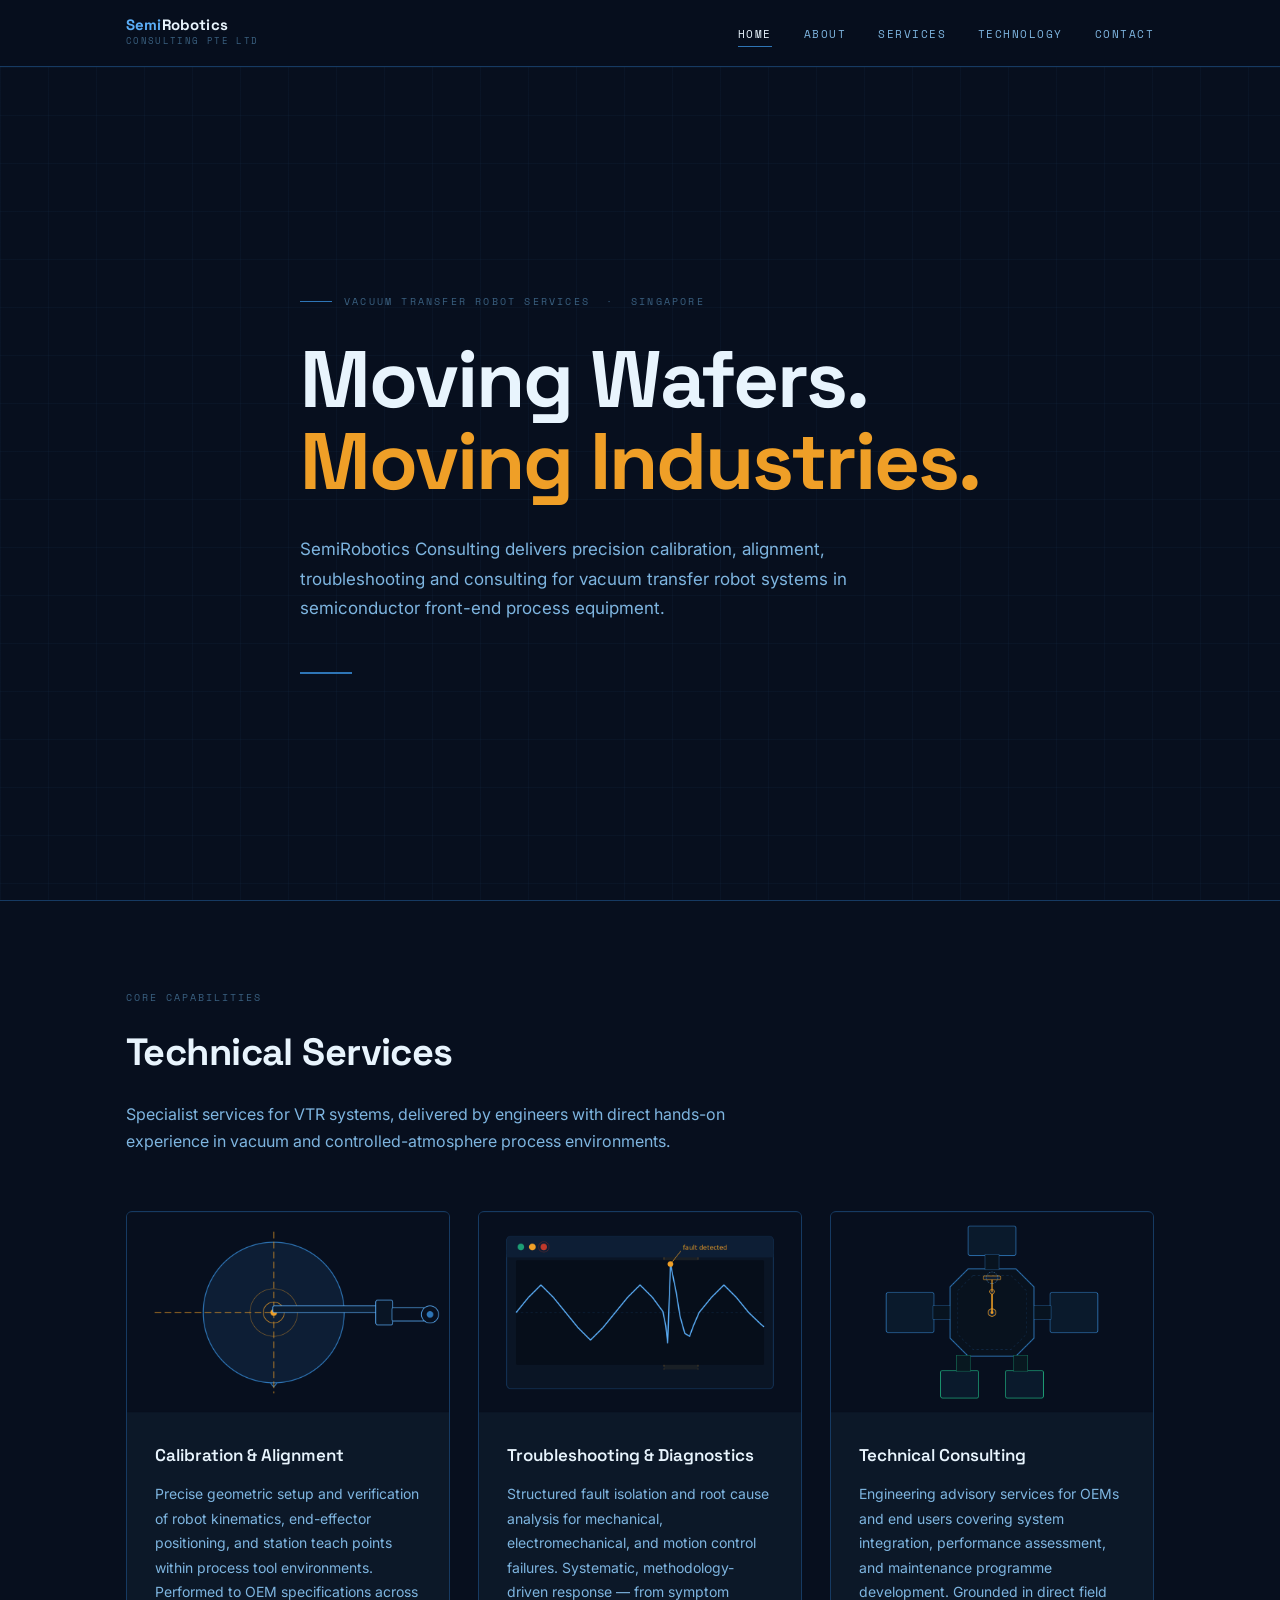
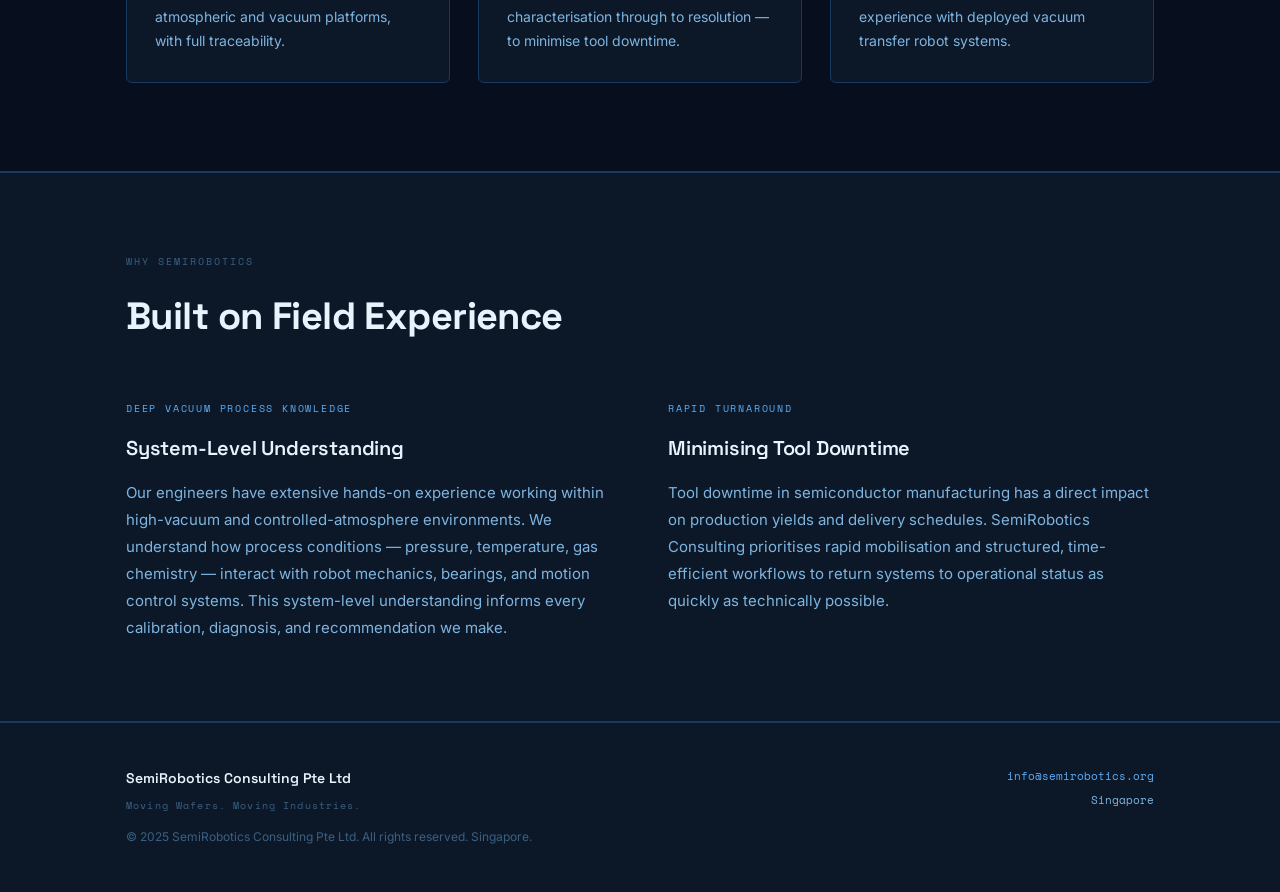
==== index.html @ b336b41d "Initial site upload" ====
<!DOCTYPE html>
<html lang="en">
<head>
  <meta charset="UTF-8">
  <meta name="viewport" content="width=device-width, initial-scale=1.0">
  <title>SemiRobotics Consulting — Vacuum Transfer Robot Services</title>
  <link rel="preconnect" href="https://fonts.googleapis.com">
  <link rel="preconnect" href="https://fonts.gstatic.com" crossorigin>
  <link href="https://fonts.googleapis.com/css2?family=Space+Grotesk:wght@400;500;600;700&family=Inter:wght@400;500&family=Space+Mono&display=swap" rel="stylesheet">
  <link rel="stylesheet" href="css/style.css">
</head>
<body>

<nav>
  <div class="nav-inner">
    <a href="index.html" class="nav-logo" style="text-decoration:none">
      <span class="nav-logo-name"><span>Semi</span>Robotics</span>
      <span class="nav-logo-sub">Consulting Pte Ltd</span>
    </a>
    <ul class="nav-links" id="navLinks">
      <li><a href="index.html" class="active">Home</a></li>
      <li><a href="about.html">About</a></li>
      <li><a href="services.html">Services</a></li>
      <li><a href="technology.html">Technology</a></li>
      <li><a href="contact.html">Contact</a></li>
    </ul>
    <button class="nav-toggle" onclick="document.getElementById('navLinks').classList.toggle('open')" aria-label="Menu">
      <span></span><span></span><span></span>
    </button>
  </div>
</nav>

<!-- HERO -->
<section class="hero">
  <div class="hero-inner">
    <p class="hero-eyebrow">Vacuum Transfer Robot Services &nbsp;·&nbsp; Singapore</p>
    <h1 class="hero-title">
      Moving Wafers.<br>
      <span class="line2">Moving Industries.</span>
    </h1>
    <p class="hero-sub">SemiRobotics Consulting delivers precision calibration, alignment, troubleshooting and consulting for vacuum transfer robot systems in semiconductor front-end process equipment.</p>
    <div class="hero-rule"></div>
  </div>
</section>

<!-- CAPABILITIES -->
<section>
  <div class="wrap">
    <p class="sec-eyebrow">Core Capabilities</p>
    <h2 class="sec-title">Technical Services</h2>
    <p class="sec-sub">Specialist services for VTR systems, delivered by engineers with direct hands-on experience in vacuum and controlled-atmosphere process environments.</p>
    <div class="cap-grid">
      <div class="cap-card">
        <img src="images/cal.png" alt="Calibration and Alignment">
        <div class="cap-body">
          <h3 class="cap-title">Calibration &amp; Alignment</h3>
          <p class="cap-text">Precise geometric setup and verification of robot kinematics, end-effector positioning, and station teach points within process tool environments. Performed to OEM specifications across atmospheric and vacuum platforms, with full traceability.</p>
        </div>
      </div>
      <div class="cap-card">
        <img src="images/diag.png" alt="Troubleshooting and Diagnostics">
        <div class="cap-body">
          <h3 class="cap-title">Troubleshooting &amp; Diagnostics</h3>
          <p class="cap-text">Structured fault isolation and root cause analysis for mechanical, electromechanical, and motion control failures. Systematic, methodology-driven response — from symptom characterisation through to resolution — to minimise tool downtime.</p>
        </div>
      </div>
      <div class="cap-card">
        <img src="images/consult.png" alt="Technical Consulting">
        <div class="cap-body">
          <h3 class="cap-title">Technical Consulting</h3>
          <p class="cap-text">Engineering advisory services for OEMs and end users covering system integration, performance assessment, and maintenance programme development. Grounded in direct field experience with deployed vacuum transfer robot systems.</p>
        </div>
      </div>
    </div>
  </div>
</section>

<hr class="rule">

<!-- DIFFERENTIATORS -->
<div class="diff">
  <div class="wrap">
    <p class="sec-eyebrow">Why SemiRobotics</p>
    <h2 class="sec-title">Built on Field Experience</h2>
    <div class="diff-grid">
      <div>
        <p class="diff-tag">Deep Vacuum Process Knowledge</p>
        <h3 class="diff-title">System-Level Understanding</h3>
        <p class="diff-text">Our engineers have extensive hands-on experience working within high-vacuum and controlled-atmosphere environments. We understand how process conditions — pressure, temperature, gas chemistry — interact with robot mechanics, bearings, and motion control systems. This system-level understanding informs every calibration, diagnosis, and recommendation we make.</p>
      </div>
      <div>
        <p class="diff-tag">Rapid Turnaround</p>
        <h3 class="diff-title">Minimising Tool Downtime</h3>
        <p class="diff-text">Tool downtime in semiconductor manufacturing has a direct impact on production yields and delivery schedules. SemiRobotics Consulting prioritises rapid mobilisation and structured, time-efficient workflows to return systems to operational status as quickly as technically possible.</p>
      </div>
    </div>
  </div>
</div>

<!-- FOOTER -->
<footer>
  <div class="footer-inner">
    <div>
      <p class="footer-name">SemiRobotics Consulting Pte Ltd</p>
      <p class="footer-tagline">Moving Wafers. Moving Industries.</p>
      <p class="footer-copy">&copy; 2025 SemiRobotics Consulting Pte Ltd. All rights reserved. Singapore.</p>
    </div>
    <div class="footer-right">
      <p><a href="mailto:info@semirobotics.org">info@semirobotics.org</a></p>
      <p>Singapore</p>
    </div>
  </div>
</footer>

</body>
</html>
---- css/style.css ----
/* ============================================================
   SemiRobotics Consulting — Stylesheet
   ============================================================ */

/* ----- Reset & Base ----- */
*, *::before, *::after { box-sizing: border-box; margin: 0; padding: 0; }

:root {
  --bg:        #070F1E;
  --surface:   #0C1828;
  --border:    #163A62;
  --blue:      #2E75B6;
  --accent:    #5BAEF8;
  --amber:     #EF9F27;
  --green:     #1D9E75;
  --text:      #E8F4FD;
  --muted:     #7EB5E0;
  --dim:       #3A6080;
  --max:       1100px;
  --head:      'Space Grotesk', sans-serif;
  --body:      'Inter', sans-serif;
  --mono:      'Space Mono', monospace;
}

html  { scroll-behavior: smooth; }
body  { background: var(--bg); color: var(--text); font-family: var(--body); font-size: 16px; line-height: 1.7; -webkit-font-smoothing: antialiased; }
a     { color: var(--accent); text-decoration: none; transition: color .2s; }
a:hover { color: var(--text); }
img   { max-width: 100%; display: block; }
ul    { list-style: none; }

/* ----- Layout ----- */
.wrap { max-width: var(--max); margin: 0 auto; padding: 0 36px; }

/* ----- Nav ----- */
nav {
  position: sticky; top: 0; z-index: 100;
  background: rgba(7,15,30,.96);
  border-bottom: 1px solid var(--border);
  backdrop-filter: blur(10px);
}
.nav-inner {
  max-width: var(--max); margin: 0 auto; padding: 0 36px;
  display: flex; align-items: center; justify-content: space-between;
  height: 66px;
}
.nav-logo { display: flex; flex-direction: column; gap: 1px; }
.nav-logo-name {
  font-family: var(--head); font-size: 15px; font-weight: 700;
  color: var(--text); letter-spacing: .01em; line-height: 1;
}
.nav-logo-name span { color: var(--accent); }
.nav-logo-sub {
  font-family: var(--mono); font-size: 9px; letter-spacing: .15em;
  text-transform: uppercase; color: var(--dim);
}
.nav-links {
  display: flex; gap: 32px;
}
.nav-links a {
  font-family: var(--mono); font-size: 10.5px;
  letter-spacing: .14em; text-transform: uppercase;
  color: var(--muted); padding: 4px 0;
  border-bottom: 1px solid transparent;
  transition: color .2s, border-color .2s;
}
.nav-links a:hover, .nav-links a.active {
  color: var(--text); border-color: var(--blue);
}
.nav-toggle { display: none; background: none; border: none; cursor: pointer; padding: 6px; }
.nav-toggle span { display: block; width: 22px; height: 1.5px; background: var(--muted); margin: 6px 0; transition: .3s; }

/* ----- Hero (index) ----- */
.hero {
  min-height: calc(100vh - 66px);
  display: flex; align-items: center;
  background-color: var(--bg);
  background-image:
    linear-gradient(rgba(46,117,182,.055) 1px, transparent 1px),
    linear-gradient(90deg, rgba(46,117,182,.055) 1px, transparent 1px);
  background-size: 48px 48px;
  border-bottom: 1px solid var(--border);
}
.hero-inner { padding: 96px 36px; max-width: var(--max); margin: 0 auto; }
.hero-eyebrow {
  font-family: var(--mono); font-size: 10px; letter-spacing: .22em;
  text-transform: uppercase; color: var(--dim); margin-bottom: 28px;
  display: flex; align-items: center; gap: 12px;
}
.hero-eyebrow::before { content: ''; display: block; width: 32px; height: 1px; background: var(--blue); }
.hero-title {
  font-family: var(--head); font-size: clamp(44px, 6.5vw, 80px);
  font-weight: 700; line-height: 1.03; letter-spacing: -.025em;
  margin-bottom: 32px;
}
.hero-title .line2 { color: var(--amber); }
.hero-sub {
  font-size: 17px; color: var(--muted); max-width: 620px;
  line-height: 1.75; margin-bottom: 48px;
}
.hero-rule { width: 52px; height: 2px; background: var(--blue); }

/* ----- Page header (inner pages) ----- */
.page-header {
  padding: 80px 0 60px;
  border-bottom: 1px solid var(--border);
  background-image:
    linear-gradient(rgba(46,117,182,.04) 1px, transparent 1px),
    linear-gradient(90deg, rgba(46,117,182,.04) 1px, transparent 1px);
  background-size: 48px 48px;
}
.page-eyebrow {
  font-family: var(--mono); font-size: 10px; letter-spacing: .2em;
  text-transform: uppercase; color: var(--dim); margin-bottom: 16px;
}
.page-title {
  font-family: var(--head); font-size: clamp(34px, 4.5vw, 56px);
  font-weight: 700; letter-spacing: -.02em; margin-bottom: 16px;
}
.page-sub { font-size: 17px; color: var(--muted); max-width: 560px; }

/* ----- Section defaults ----- */
section { padding: 88px 0; }
.sec-eyebrow {
  font-family: var(--mono); font-size: 10px; letter-spacing: .2em;
  text-transform: uppercase; color: var(--dim); margin-bottom: 14px;
}
.sec-title {
  font-family: var(--head); font-size: clamp(26px, 3vw, 38px);
  font-weight: 700; letter-spacing: -.015em; margin-bottom: 16px;
}
.sec-sub { font-size: 16px; color: var(--muted); max-width: 600px; margin-bottom: 56px; }
hr.rule { border: none; border-top: 1px solid var(--border); }

/* ----- Capabilities grid ----- */
.cap-grid { display: grid; grid-template-columns: repeat(3,1fr); gap: 28px; }
.cap-card {
  background: var(--surface); border: 1px solid var(--border);
  border-radius: 6px; overflow: hidden;
  transition: border-color .25s;
}
.cap-card:hover { border-color: var(--blue); }
.cap-card img { width: 100%; aspect-ratio: 16/10; object-fit: cover; }
.cap-body { padding: 28px; }
.cap-title {
  font-family: var(--head); font-size: 17px; font-weight: 600;
  margin-bottom: 12px; color: var(--text);
}
.cap-text { font-size: 14px; color: var(--muted); line-height: 1.75; }

/* ----- Differentiator strip ----- */
.diff {
  background: var(--surface);
  border-top: 1px solid var(--border);
  border-bottom: 1px solid var(--border);
  padding: 80px 0;
}
.diff-grid { display: grid; grid-template-columns: 1fr 1fr; gap: 56px; margin-top: 52px; }
.diff-tag {
  font-family: var(--mono); font-size: 10px; letter-spacing: .18em;
  text-transform: uppercase; color: var(--accent); margin-bottom: 14px;
}
.diff-title {
  font-family: var(--head); font-size: 20px; font-weight: 600;
  margin-bottom: 14px; letter-spacing: -.01em;
}
.diff-text { font-size: 15px; color: var(--muted); line-height: 1.8; }

/* ----- Prose (about / technology) ----- */
.prose { max-width: 740px; }
.prose h2 {
  font-family: var(--head); font-size: 26px; font-weight: 700;
  letter-spacing: -.015em; margin: 56px 0 16px; color: var(--text);
}
.prose h2:first-child { margin-top: 0; }
.prose h3 {
  font-family: var(--mono); font-size: 10px; font-weight: 400;
  letter-spacing: .18em; text-transform: uppercase;
  color: var(--accent); margin: 32px 0 10px;
}
.prose p { font-size: 16px; color: var(--muted); line-height: 1.85; margin-bottom: 20px; }
.prose ul { margin: 8px 0 20px 0; }
.prose ul li {
  font-size: 15px; color: var(--muted); line-height: 1.75;
  padding: 5px 0 5px 20px; position: relative;
}
.prose ul li::before {
  content: '—'; position: absolute; left: 0;
  color: var(--blue); font-size: 13px;
}

/* ----- Callout box ----- */
.callout {
  border: 1px solid var(--border); border-left: 3px solid var(--amber);
  background: var(--surface); border-radius: 4px;
  padding: 26px 30px; margin-top: 48px;
}
.callout-tag {
  font-family: var(--mono); font-size: 10px; letter-spacing: .18em;
  text-transform: uppercase; color: var(--amber); margin-bottom: 10px;
}
.callout p { font-size: 15px; color: var(--muted); line-height: 1.8; margin: 0; }

/* ----- Services page ----- */
.svc-block {
  display: grid; grid-template-columns: 1fr 1fr;
  gap: 72px; align-items: start;
  padding: 72px 0; border-bottom: 1px solid var(--border);
}
.svc-block:last-child { border-bottom: none; }
.svc-block.flip { direction: rtl; }
.svc-block.flip > * { direction: ltr; }
.svc-img { border: 1px solid var(--border); border-radius: 6px; overflow: hidden; }
.svc-img img { width: 100%; }
.svc-num {
  font-family: var(--mono); font-size: 10px; letter-spacing: .2em;
  color: var(--dim); margin-bottom: 14px;
}
.svc-name {
  font-family: var(--head); font-size: 30px; font-weight: 700;
  letter-spacing: -.015em; margin-bottom: 28px;
}
.svc-tag {
  font-family: var(--mono); font-size: 10px; letter-spacing: .18em;
  text-transform: uppercase; color: var(--accent);
  margin: 26px 0 10px;
}
.svc-p { font-size: 15px; color: var(--muted); line-height: 1.85; margin-bottom: 14px; }

/* ----- Technology grid ----- */
.tech-grid { display: grid; grid-template-columns: 1fr 1fr; gap: 28px; margin-top: 52px; }
.tech-card {
  background: var(--surface); border: 1px solid var(--border);
  border-radius: 6px; padding: 32px;
}
.tech-card-title {
  font-family: var(--head); font-size: 18px; font-weight: 600;
  margin-bottom: 14px; color: var(--text);
}
.tech-card-text { font-size: 14px; color: var(--muted); line-height: 1.8; }
.tech-card-text ul { margin: 10px 0 0 0; }
.tech-card-text ul li {
  padding: 4px 0 4px 18px; position: relative;
}
.tech-card-text ul li::before {
  content: '—'; position: absolute; left: 0;
  color: var(--blue); font-size: 12px;
}

/* ----- Contact ----- */
.contact-card {
  background: var(--surface); border: 1px solid var(--border);
  border-radius: 6px; padding: 52px; max-width: 580px;
}
.contact-card p { font-size: 16px; color: var(--muted); line-height: 1.8; margin-bottom: 32px; }
.contact-row {
  display: flex; flex-direction: column; gap: 14px;
}
.contact-item { display: flex; flex-direction: column; gap: 4px; }
.contact-label {
  font-family: var(--mono); font-size: 9.5px; letter-spacing: .18em;
  text-transform: uppercase; color: var(--dim);
}
.contact-value {
  font-family: var(--mono); font-size: 13px; color: var(--accent);
}

/* ----- Footer ----- */
footer {
  background: var(--surface); border-top: 1px solid var(--border);
  padding: 44px 0;
}
.footer-inner {
  max-width: var(--max); margin: 0 auto; padding: 0 36px;
  display: flex; justify-content: space-between; align-items: flex-start; gap: 32px;
}
.footer-name {
  font-family: var(--head); font-size: 14px; font-weight: 600;
  color: var(--text); margin-bottom: 6px;
}
.footer-tagline {
  font-family: var(--mono); font-size: 9.5px; letter-spacing: .12em;
  color: var(--dim); margin-bottom: 14px;
}
.footer-copy { font-size: 12px; color: var(--dim); }
.footer-right { text-align: right; }
.footer-right p {
  font-family: var(--mono); font-size: 11px; color: var(--muted); margin-bottom: 5px;
}
.footer-right a { color: var(--accent); }

/* ----- Responsive ----- */
@media (max-width: 780px) {
  .nav-links { display: none; flex-direction: column; position: absolute; top: 66px; left: 0; right: 0; background: var(--bg); border-bottom: 1px solid var(--border); padding: 24px 36px; gap: 18px; }
  .nav-links.open { display: flex; }
  .nav-toggle { display: block; }
  .cap-grid, .diff-grid, .tech-grid { grid-template-columns: 1fr; }
  .svc-block { grid-template-columns: 1fr; gap: 32px; }
  .svc-block.flip { direction: ltr; }
  .footer-inner { flex-direction: column; }
  .footer-right { text-align: left; }
  .hero-inner, .wrap { padding-left: 24px; padding-right: 24px; }
}
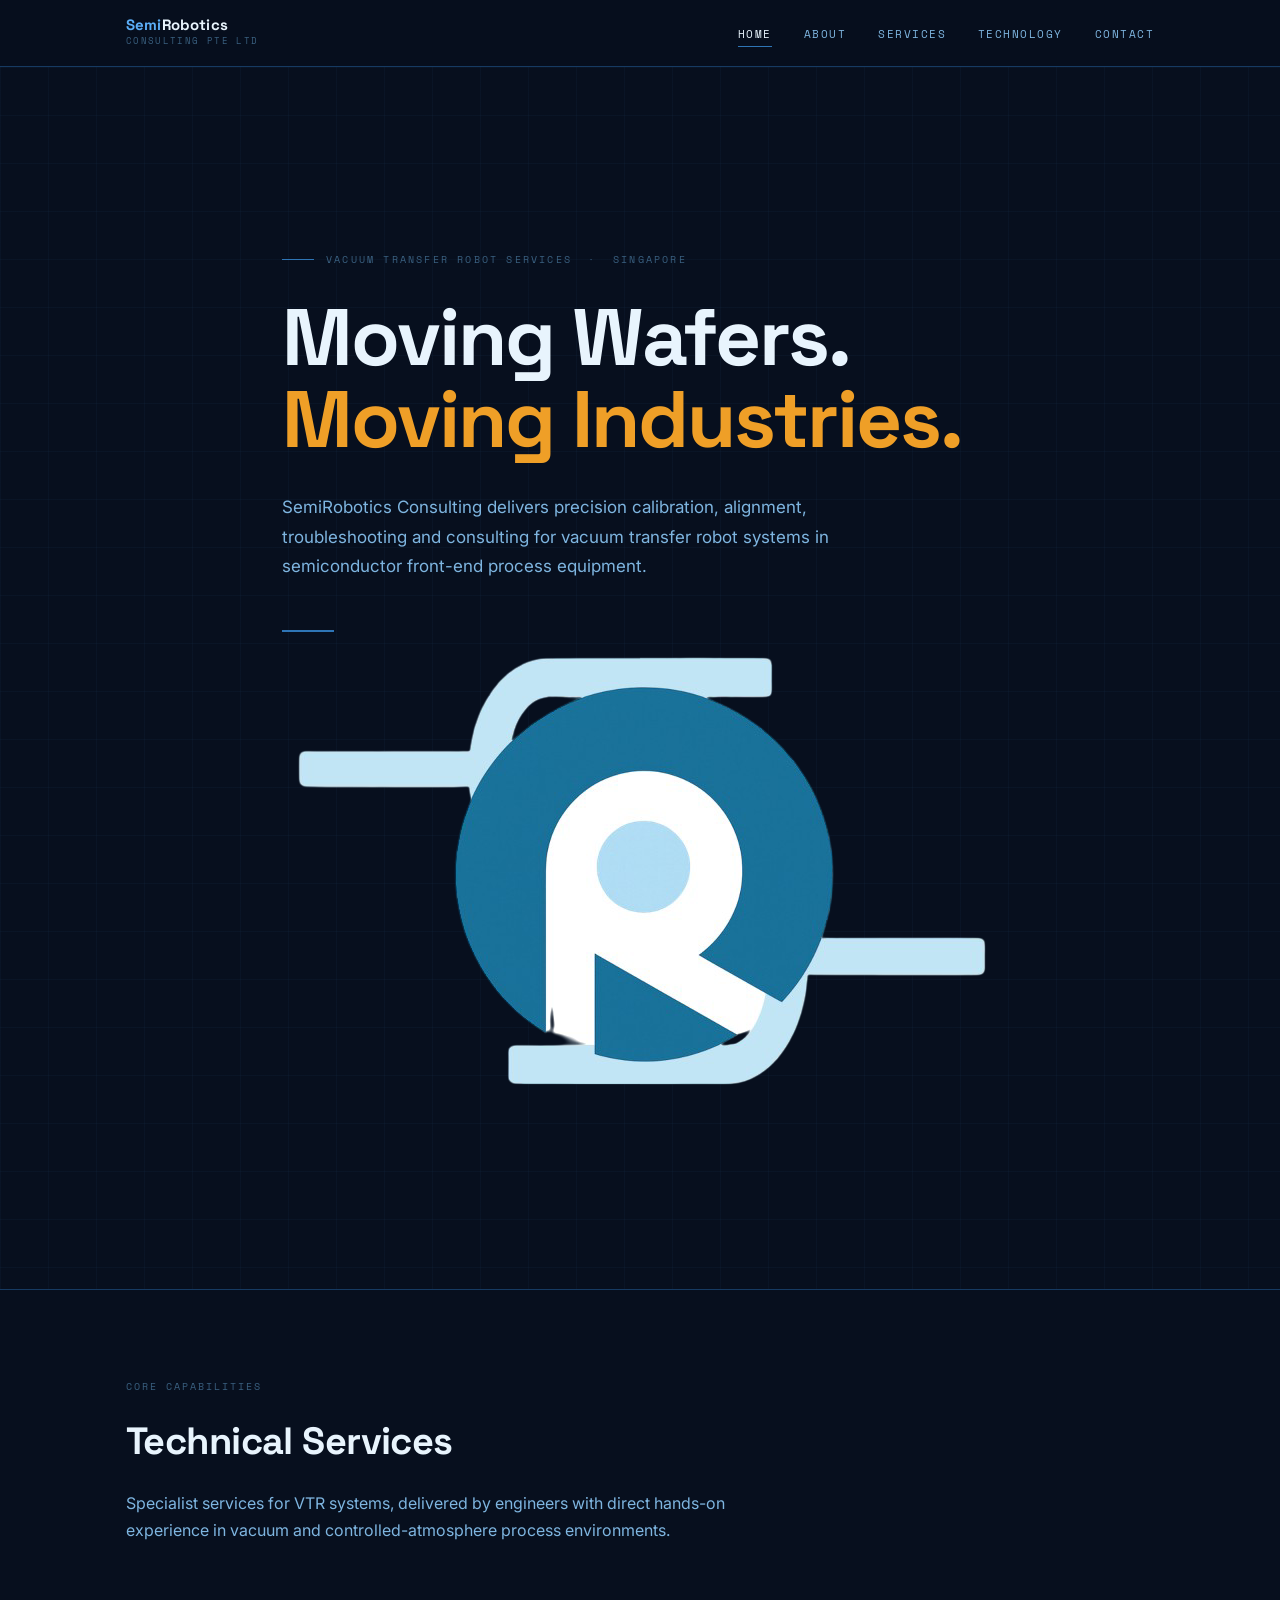
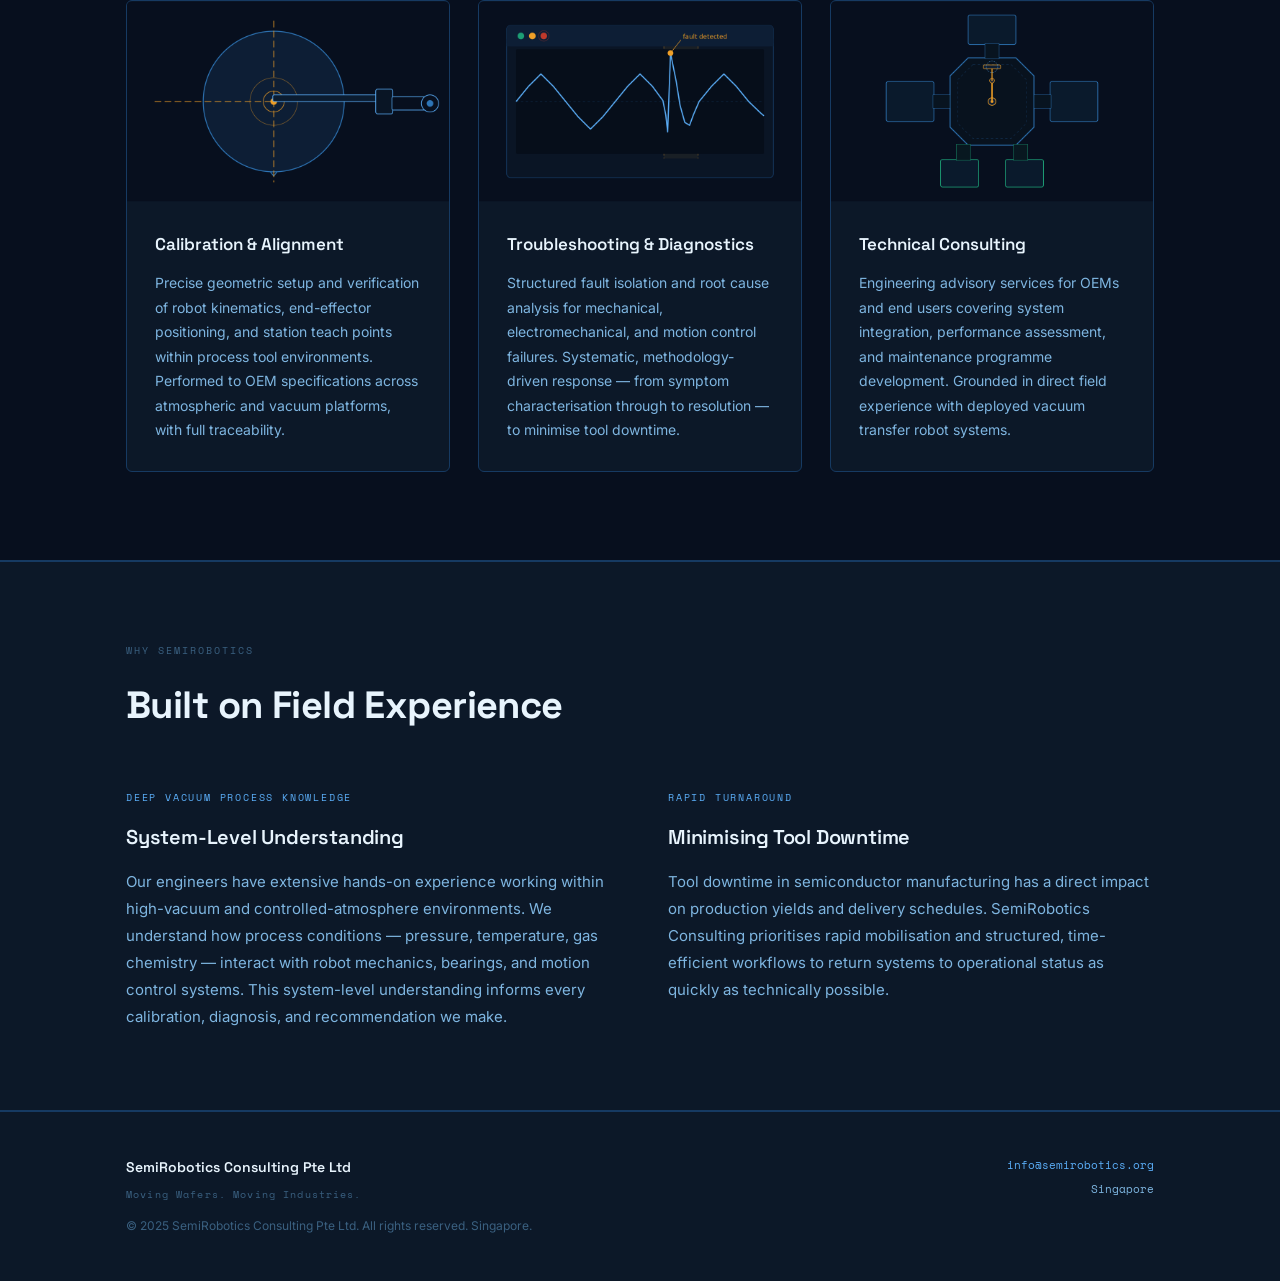
==== commit e4d72bc4: "Add files via upload" ====
--- a/index.html
+++ b/index.html
@@ -1,8 +1,7 @@
 <!DOCTYPE html>
 <html lang="en">
 <head>
-  <meta charset="UTF-8">
-  <meta name="viewport" content="width=device-width, initial-scale=1.0">
+  <meta charset="UTF-8"><meta name="viewport" content="width=device-width, initial-scale=1.0">
   <title>SemiRobotics Consulting — Vacuum Transfer Robot Services</title>
   <link rel="preconnect" href="https://fonts.googleapis.com">
   <link rel="preconnect" href="https://fonts.gstatic.com" crossorigin>
@@ -10,10 +9,9 @@
   <link rel="stylesheet" href="css/style.css">
 </head>
 <body>
-
 <nav>
   <div class="nav-inner">
-    <a href="index.html" class="nav-logo" style="text-decoration:none">
+    <a href="index.html" class="nav-logo">
       <span class="nav-logo-name"><span>Semi</span>Robotics</span>
       <span class="nav-logo-sub">Consulting Pte Ltd</span>
     </a>
@@ -30,20 +28,20 @@
   </div>
 </nav>
 
-<!-- HERO -->
 <section class="hero">
   <div class="hero-inner">
-    <p class="hero-eyebrow">Vacuum Transfer Robot Services &nbsp;·&nbsp; Singapore</p>
-    <h1 class="hero-title">
-      Moving Wafers.<br>
-      <span class="line2">Moving Industries.</span>
-    </h1>
-    <p class="hero-sub">SemiRobotics Consulting delivers precision calibration, alignment, troubleshooting and consulting for vacuum transfer robot systems in semiconductor front-end process equipment.</p>
-    <div class="hero-rule"></div>
+    <div class="hero-text">
+      <p class="hero-eyebrow">Vacuum Transfer Robot Services &nbsp;·&nbsp; Singapore</p>
+      <h1 class="hero-title">Moving Wafers.<br><span class="line2">Moving Industries.</span></h1>
+      <p class="hero-sub">SemiRobotics Consulting delivers precision calibration, alignment, troubleshooting and consulting for vacuum transfer robot systems in semiconductor front-end process equipment.</p>
+      <div class="hero-rule"></div>
+    </div>
+    <div class="hero-logo-wrap">
+      <img src="images/logo.png" alt="SemiRobotics Consulting" class="hero-logo">
+    </div>
   </div>
 </section>
 
-<!-- CAPABILITIES -->
 <section>
   <div class="wrap">
     <p class="sec-eyebrow">Core Capabilities</p>
@@ -77,7 +75,6 @@
 
 <hr class="rule">
 
-<!-- DIFFERENTIATORS -->
 <div class="diff">
   <div class="wrap">
     <p class="sec-eyebrow">Why SemiRobotics</p>
@@ -97,7 +94,6 @@
   </div>
 </div>
 
-<!-- FOOTER -->
 <footer>
   <div class="footer-inner">
     <div>
@@ -111,6 +107,5 @@
     </div>
   </div>
 </footer>
-
 </body>
 </html>
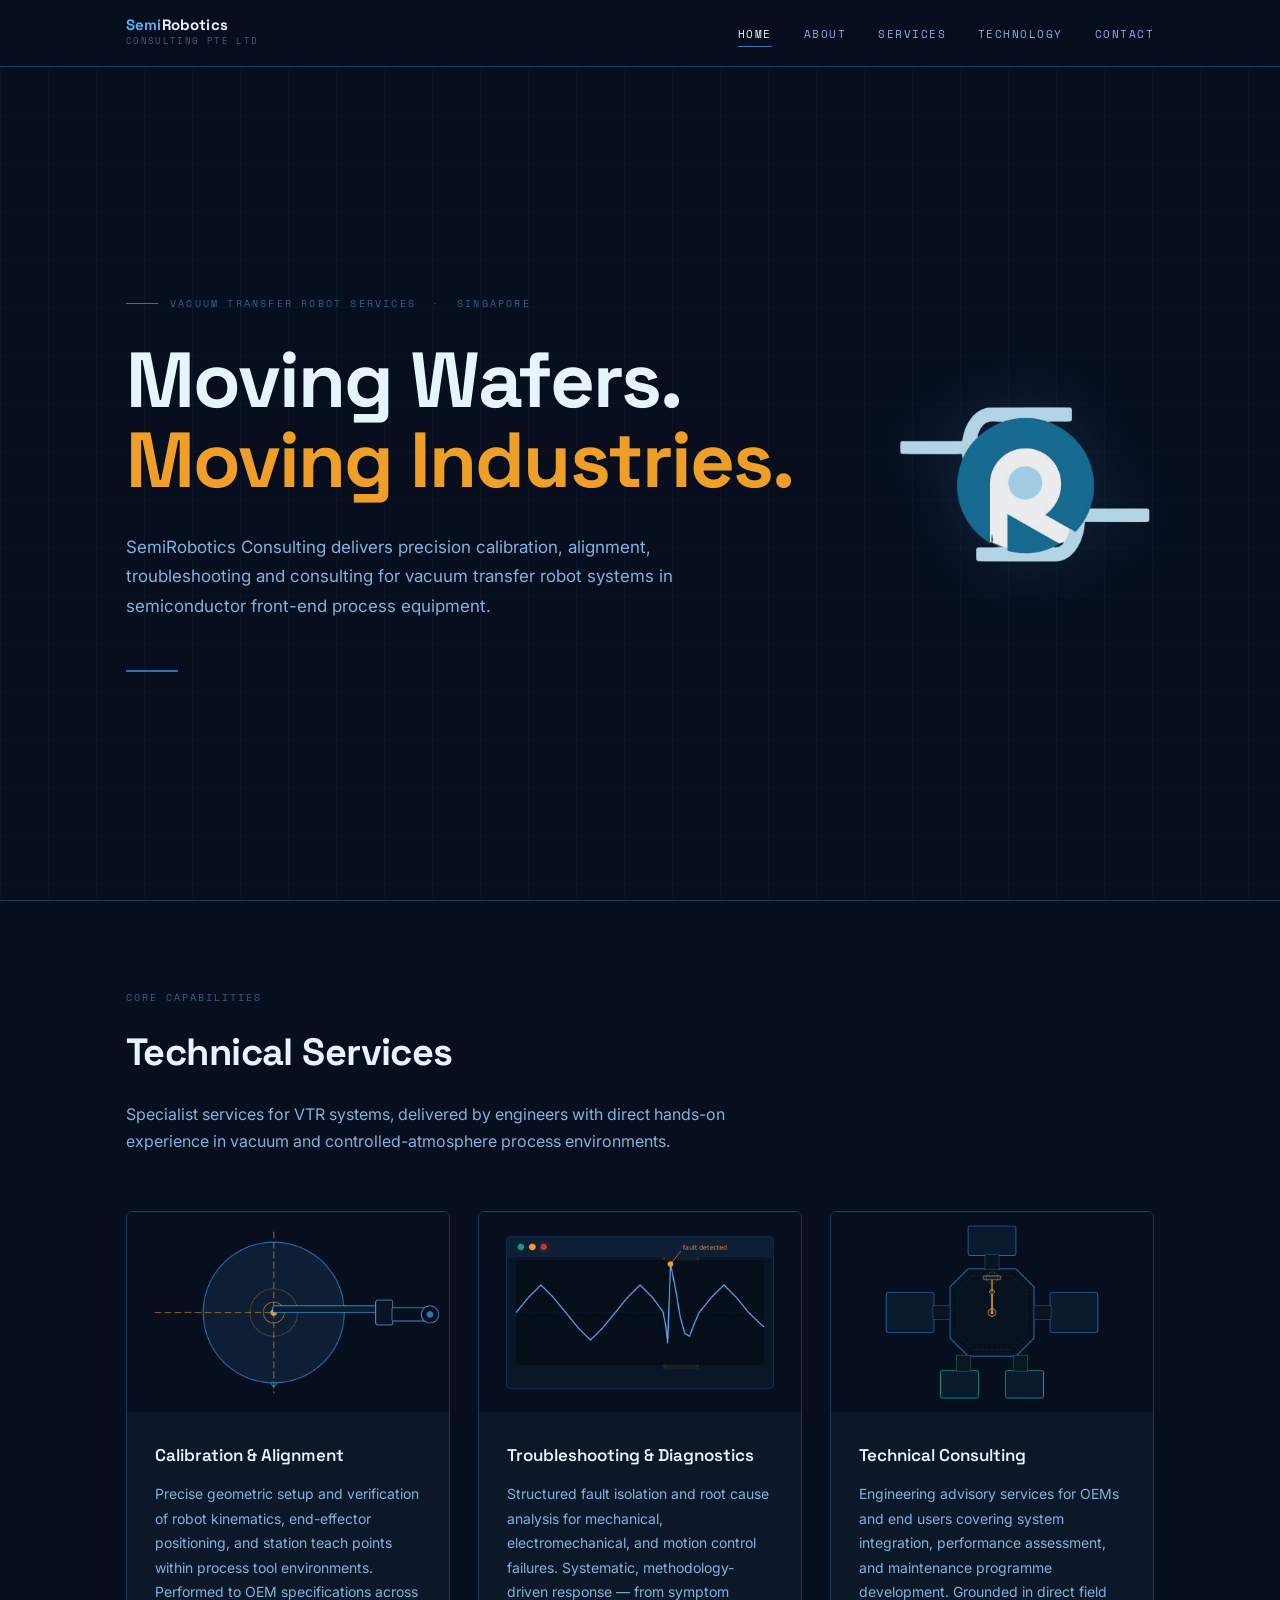
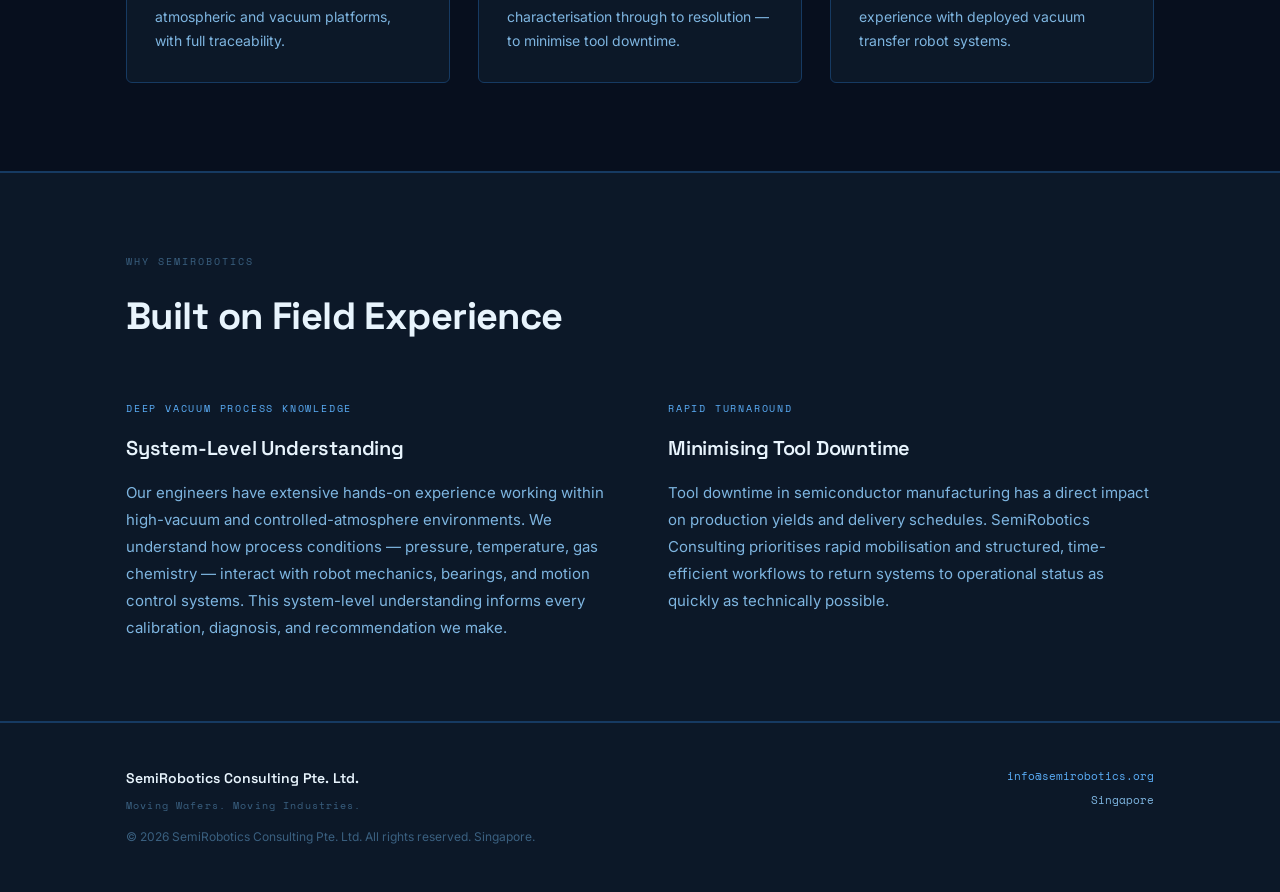
==== commit 50c553c6: "Update index.html" ====
--- a/index.html
+++ b/index.html
@@ -97,9 +97,9 @@
 <footer>
   <div class="footer-inner">
     <div>
-      <p class="footer-name">SemiRobotics Consulting Pte Ltd</p>
+      <p class="footer-name">SemiRobotics Consulting Pte. Ltd.</p>
       <p class="footer-tagline">Moving Wafers. Moving Industries.</p>
-      <p class="footer-copy">&copy; 2025 SemiRobotics Consulting Pte Ltd. All rights reserved. Singapore.</p>
+      <p class="footer-copy">&copy; 2026 SemiRobotics Consulting Pte. Ltd. All rights reserved. Singapore.</p>
     </div>
     <div class="footer-right">
       <p><a href="mailto:info@semirobotics.org">info@semirobotics.org</a></p>
--- a/css/style.css
+++ b/css/style.css
@@ -1,303 +1,139 @@
-/* ============================================================
-   SemiRobotics Consulting — Stylesheet
-   ============================================================ */
-
-/* ----- Reset & Base ----- */
 *, *::before, *::after { box-sizing: border-box; margin: 0; padding: 0; }
-
 :root {
-  --bg:        #070F1E;
-  --surface:   #0C1828;
-  --border:    #163A62;
-  --blue:      #2E75B6;
-  --accent:    #5BAEF8;
-  --amber:     #EF9F27;
-  --green:     #1D9E75;
-  --text:      #E8F4FD;
-  --muted:     #7EB5E0;
-  --dim:       #3A6080;
-  --max:       1100px;
-  --head:      'Space Grotesk', sans-serif;
-  --body:      'Inter', sans-serif;
-  --mono:      'Space Mono', monospace;
+  --bg: #070F1E; --surface: #0C1828; --border: #163A62;
+  --blue: #2E75B6; --accent: #5BAEF8; --amber: #EF9F27;
+  --text: #E8F4FD; --muted: #7EB5E0; --dim: #3A6080;
+  --max: 1100px; --head: 'Space Grotesk', sans-serif;
+  --body: 'Inter', sans-serif; --mono: 'Space Mono', monospace;
 }
-
-html  { scroll-behavior: smooth; }
-body  { background: var(--bg); color: var(--text); font-family: var(--body); font-size: 16px; line-height: 1.7; -webkit-font-smoothing: antialiased; }
-a     { color: var(--accent); text-decoration: none; transition: color .2s; }
+html { scroll-behavior: smooth; }
+body { background: var(--bg); color: var(--text); font-family: var(--body); font-size: 16px; line-height: 1.7; -webkit-font-smoothing: antialiased; }
+a { color: var(--accent); text-decoration: none; transition: color .2s; }
 a:hover { color: var(--text); }
-img   { max-width: 100%; display: block; }
-ul    { list-style: none; }
-
-/* ----- Layout ----- */
+img { max-width: 100%; display: block; }
+ul { list-style: none; }
 .wrap { max-width: var(--max); margin: 0 auto; padding: 0 36px; }
 
-/* ----- Nav ----- */
-nav {
-  position: sticky; top: 0; z-index: 100;
-  background: rgba(7,15,30,.96);
-  border-bottom: 1px solid var(--border);
-  backdrop-filter: blur(10px);
-}
-.nav-inner {
-  max-width: var(--max); margin: 0 auto; padding: 0 36px;
-  display: flex; align-items: center; justify-content: space-between;
-  height: 66px;
-}
-.nav-logo { display: flex; flex-direction: column; gap: 1px; }
-.nav-logo-name {
-  font-family: var(--head); font-size: 15px; font-weight: 700;
-  color: var(--text); letter-spacing: .01em; line-height: 1;
-}
+/* NAV */
+nav { position: sticky; top: 0; z-index: 100; background: rgba(7,15,30,.96); border-bottom: 1px solid var(--border); backdrop-filter: blur(10px); }
+.nav-inner { max-width: var(--max); margin: 0 auto; padding: 0 36px; display: flex; align-items: center; justify-content: space-between; height: 66px; }
+.nav-logo { display: flex; flex-direction: column; gap: 1px; text-decoration: none; }
+.nav-logo-name { font-family: var(--head); font-size: 15px; font-weight: 700; color: var(--text); letter-spacing: .01em; line-height: 1; }
 .nav-logo-name span { color: var(--accent); }
-.nav-logo-sub {
-  font-family: var(--mono); font-size: 9px; letter-spacing: .15em;
-  text-transform: uppercase; color: var(--dim);
-}
-.nav-links {
-  display: flex; gap: 32px;
-}
-.nav-links a {
-  font-family: var(--mono); font-size: 10.5px;
-  letter-spacing: .14em; text-transform: uppercase;
-  color: var(--muted); padding: 4px 0;
-  border-bottom: 1px solid transparent;
-  transition: color .2s, border-color .2s;
-}
-.nav-links a:hover, .nav-links a.active {
-  color: var(--text); border-color: var(--blue);
-}
+.nav-logo-sub { font-family: var(--mono); font-size: 9px; letter-spacing: .15em; text-transform: uppercase; color: var(--dim); }
+.nav-links { display: flex; gap: 32px; }
+.nav-links a { font-family: var(--mono); font-size: 10.5px; letter-spacing: .14em; text-transform: uppercase; color: var(--muted); padding: 4px 0; border-bottom: 1px solid transparent; transition: color .2s, border-color .2s; }
+.nav-links a:hover, .nav-links a.active { color: var(--text); border-color: var(--blue); }
 .nav-toggle { display: none; background: none; border: none; cursor: pointer; padding: 6px; }
-.nav-toggle span { display: block; width: 22px; height: 1.5px; background: var(--muted); margin: 6px 0; transition: .3s; }
+.nav-toggle span { display: block; width: 22px; height: 1.5px; background: var(--muted); margin: 6px 0; }
 
-/* ----- Hero (index) ----- */
-.hero {
-  min-height: calc(100vh - 66px);
-  display: flex; align-items: center;
-  background-color: var(--bg);
-  background-image:
-    linear-gradient(rgba(46,117,182,.055) 1px, transparent 1px),
-    linear-gradient(90deg, rgba(46,117,182,.055) 1px, transparent 1px);
-  background-size: 48px 48px;
-  border-bottom: 1px solid var(--border);
-}
-.hero-inner { padding: 96px 36px; max-width: var(--max); margin: 0 auto; }
-.hero-eyebrow {
-  font-family: var(--mono); font-size: 10px; letter-spacing: .22em;
-  text-transform: uppercase; color: var(--dim); margin-bottom: 28px;
-  display: flex; align-items: center; gap: 12px;
-}
+/* HERO */
+.hero { min-height: calc(100vh - 66px); display: flex; align-items: center; background-color: var(--bg); background-image: linear-gradient(rgba(46,117,182,.055) 1px, transparent 1px), linear-gradient(90deg, rgba(46,117,182,.055) 1px, transparent 1px); background-size: 48px 48px; border-bottom: 1px solid var(--border); }
+.hero-inner { max-width: var(--max); margin: 0 auto; padding: 96px 36px; display: flex; align-items: center; justify-content: space-between; gap: 64px; width: 100%; }
+.hero-text { flex: 1; }
+.hero-logo-wrap { flex-shrink: 0; }
+.hero-logo { width: 260px; opacity: 0.92; filter: drop-shadow(0 0 32px rgba(46,117,182,0.25)); }
+.hero-eyebrow { font-family: var(--mono); font-size: 10px; letter-spacing: .22em; text-transform: uppercase; color: var(--dim); margin-bottom: 28px; display: flex; align-items: center; gap: 12px; }
 .hero-eyebrow::before { content: ''; display: block; width: 32px; height: 1px; background: var(--blue); }
-.hero-title {
-  font-family: var(--head); font-size: clamp(44px, 6.5vw, 80px);
-  font-weight: 700; line-height: 1.03; letter-spacing: -.025em;
-  margin-bottom: 32px;
-}
+.hero-title { font-family: var(--head); font-size: clamp(44px, 6.5vw, 78px); font-weight: 700; line-height: 1.03; letter-spacing: -.025em; margin-bottom: 32px; }
 .hero-title .line2 { color: var(--amber); }
-.hero-sub {
-  font-size: 17px; color: var(--muted); max-width: 620px;
-  line-height: 1.75; margin-bottom: 48px;
-}
+.hero-sub { font-size: 17px; color: var(--muted); max-width: 560px; line-height: 1.75; margin-bottom: 48px; }
 .hero-rule { width: 52px; height: 2px; background: var(--blue); }
 
-/* ----- Page header (inner pages) ----- */
-.page-header {
-  padding: 80px 0 60px;
-  border-bottom: 1px solid var(--border);
-  background-image:
-    linear-gradient(rgba(46,117,182,.04) 1px, transparent 1px),
-    linear-gradient(90deg, rgba(46,117,182,.04) 1px, transparent 1px);
-  background-size: 48px 48px;
-}
-.page-eyebrow {
-  font-family: var(--mono); font-size: 10px; letter-spacing: .2em;
-  text-transform: uppercase; color: var(--dim); margin-bottom: 16px;
-}
-.page-title {
-  font-family: var(--head); font-size: clamp(34px, 4.5vw, 56px);
-  font-weight: 700; letter-spacing: -.02em; margin-bottom: 16px;
-}
+/* PAGE HEADER */
+.page-header { padding: 80px 0 60px; border-bottom: 1px solid var(--border); background-image: linear-gradient(rgba(46,117,182,.04) 1px, transparent 1px), linear-gradient(90deg, rgba(46,117,182,.04) 1px, transparent 1px); background-size: 48px 48px; }
+.page-eyebrow { font-family: var(--mono); font-size: 10px; letter-spacing: .2em; text-transform: uppercase; color: var(--dim); margin-bottom: 16px; }
+.page-title { font-family: var(--head); font-size: clamp(34px, 4.5vw, 56px); font-weight: 700; letter-spacing: -.02em; margin-bottom: 16px; }
 .page-sub { font-size: 17px; color: var(--muted); max-width: 560px; }
 
-/* ----- Section defaults ----- */
+/* SECTIONS */
 section { padding: 88px 0; }
-.sec-eyebrow {
-  font-family: var(--mono); font-size: 10px; letter-spacing: .2em;
-  text-transform: uppercase; color: var(--dim); margin-bottom: 14px;
-}
-.sec-title {
-  font-family: var(--head); font-size: clamp(26px, 3vw, 38px);
-  font-weight: 700; letter-spacing: -.015em; margin-bottom: 16px;
-}
+.sec-eyebrow { font-family: var(--mono); font-size: 10px; letter-spacing: .2em; text-transform: uppercase; color: var(--dim); margin-bottom: 14px; }
+.sec-title { font-family: var(--head); font-size: clamp(26px, 3vw, 38px); font-weight: 700; letter-spacing: -.015em; margin-bottom: 16px; }
 .sec-sub { font-size: 16px; color: var(--muted); max-width: 600px; margin-bottom: 56px; }
 hr.rule { border: none; border-top: 1px solid var(--border); }
 
-/* ----- Capabilities grid ----- */
+/* CAPABILITIES */
 .cap-grid { display: grid; grid-template-columns: repeat(3,1fr); gap: 28px; }
-.cap-card {
-  background: var(--surface); border: 1px solid var(--border);
-  border-radius: 6px; overflow: hidden;
-  transition: border-color .25s;
-}
+.cap-card { background: var(--surface); border: 1px solid var(--border); border-radius: 6px; overflow: hidden; transition: border-color .25s; }
 .cap-card:hover { border-color: var(--blue); }
 .cap-card img { width: 100%; aspect-ratio: 16/10; object-fit: cover; }
 .cap-body { padding: 28px; }
-.cap-title {
-  font-family: var(--head); font-size: 17px; font-weight: 600;
-  margin-bottom: 12px; color: var(--text);
-}
+.cap-title { font-family: var(--head); font-size: 17px; font-weight: 600; margin-bottom: 12px; }
 .cap-text { font-size: 14px; color: var(--muted); line-height: 1.75; }
 
-/* ----- Differentiator strip ----- */
-.diff {
-  background: var(--surface);
-  border-top: 1px solid var(--border);
-  border-bottom: 1px solid var(--border);
-  padding: 80px 0;
-}
+/* DIFFERENTIATORS */
+.diff { background: var(--surface); border-top: 1px solid var(--border); border-bottom: 1px solid var(--border); padding: 80px 0; }
 .diff-grid { display: grid; grid-template-columns: 1fr 1fr; gap: 56px; margin-top: 52px; }
-.diff-tag {
-  font-family: var(--mono); font-size: 10px; letter-spacing: .18em;
-  text-transform: uppercase; color: var(--accent); margin-bottom: 14px;
-}
-.diff-title {
-  font-family: var(--head); font-size: 20px; font-weight: 600;
-  margin-bottom: 14px; letter-spacing: -.01em;
-}
+.diff-tag { font-family: var(--mono); font-size: 10px; letter-spacing: .18em; text-transform: uppercase; color: var(--accent); margin-bottom: 14px; }
+.diff-title { font-family: var(--head); font-size: 20px; font-weight: 600; margin-bottom: 14px; letter-spacing: -.01em; }
 .diff-text { font-size: 15px; color: var(--muted); line-height: 1.8; }
 
-/* ----- Prose (about / technology) ----- */
+/* PROSE */
 .prose { max-width: 740px; }
-.prose h2 {
-  font-family: var(--head); font-size: 26px; font-weight: 700;
-  letter-spacing: -.015em; margin: 56px 0 16px; color: var(--text);
-}
+.prose h2 { font-family: var(--head); font-size: 26px; font-weight: 700; letter-spacing: -.015em; margin: 56px 0 16px; }
 .prose h2:first-child { margin-top: 0; }
-.prose h3 {
-  font-family: var(--mono); font-size: 10px; font-weight: 400;
-  letter-spacing: .18em; text-transform: uppercase;
-  color: var(--accent); margin: 32px 0 10px;
-}
+.prose h3 { font-family: var(--mono); font-size: 10px; letter-spacing: .18em; text-transform: uppercase; color: var(--accent); margin: 32px 0 10px; }
 .prose p { font-size: 16px; color: var(--muted); line-height: 1.85; margin-bottom: 20px; }
-.prose ul { margin: 8px 0 20px 0; }
-.prose ul li {
-  font-size: 15px; color: var(--muted); line-height: 1.75;
-  padding: 5px 0 5px 20px; position: relative;
-}
-.prose ul li::before {
-  content: '—'; position: absolute; left: 0;
-  color: var(--blue); font-size: 13px;
-}
+.prose ul { margin: 8px 0 20px; }
+.prose ul li { font-size: 15px; color: var(--muted); line-height: 1.75; padding: 5px 0 5px 20px; position: relative; }
+.prose ul li::before { content: '—'; position: absolute; left: 0; color: var(--blue); font-size: 13px; }
 
-/* ----- Callout box ----- */
-.callout {
-  border: 1px solid var(--border); border-left: 3px solid var(--amber);
-  background: var(--surface); border-radius: 4px;
-  padding: 26px 30px; margin-top: 48px;
-}
-.callout-tag {
-  font-family: var(--mono); font-size: 10px; letter-spacing: .18em;
-  text-transform: uppercase; color: var(--amber); margin-bottom: 10px;
-}
+/* CALLOUT */
+.callout { border: 1px solid var(--border); border-left: 3px solid var(--amber); background: var(--surface); border-radius: 4px; padding: 26px 30px; margin-top: 48px; }
+.callout-tag { font-family: var(--mono); font-size: 10px; letter-spacing: .18em; text-transform: uppercase; color: var(--amber); margin-bottom: 10px; }
 .callout p { font-size: 15px; color: var(--muted); line-height: 1.8; margin: 0; }
 
-/* ----- Services page ----- */
-.svc-block {
-  display: grid; grid-template-columns: 1fr 1fr;
-  gap: 72px; align-items: start;
-  padding: 72px 0; border-bottom: 1px solid var(--border);
-}
+/* SERVICES */
+.svc-block { display: grid; grid-template-columns: 1fr 1fr; gap: 72px; align-items: start; padding: 72px 0; border-bottom: 1px solid var(--border); }
 .svc-block:last-child { border-bottom: none; }
 .svc-block.flip { direction: rtl; }
 .svc-block.flip > * { direction: ltr; }
 .svc-img { border: 1px solid var(--border); border-radius: 6px; overflow: hidden; }
 .svc-img img { width: 100%; }
-.svc-num {
-  font-family: var(--mono); font-size: 10px; letter-spacing: .2em;
-  color: var(--dim); margin-bottom: 14px;
-}
-.svc-name {
-  font-family: var(--head); font-size: 30px; font-weight: 700;
-  letter-spacing: -.015em; margin-bottom: 28px;
-}
-.svc-tag {
-  font-family: var(--mono); font-size: 10px; letter-spacing: .18em;
-  text-transform: uppercase; color: var(--accent);
-  margin: 26px 0 10px;
-}
+.svc-num { font-family: var(--mono); font-size: 10px; letter-spacing: .2em; color: var(--dim); margin-bottom: 14px; }
+.svc-name { font-family: var(--head); font-size: 30px; font-weight: 700; letter-spacing: -.015em; margin-bottom: 28px; }
+.svc-tag { font-family: var(--mono); font-size: 10px; letter-spacing: .18em; text-transform: uppercase; color: var(--accent); margin: 26px 0 10px; }
 .svc-p { font-size: 15px; color: var(--muted); line-height: 1.85; margin-bottom: 14px; }
 
-/* ----- Technology grid ----- */
+/* TECHNOLOGY */
 .tech-grid { display: grid; grid-template-columns: 1fr 1fr; gap: 28px; margin-top: 52px; }
-.tech-card {
-  background: var(--surface); border: 1px solid var(--border);
-  border-radius: 6px; padding: 32px;
-}
-.tech-card-title {
-  font-family: var(--head); font-size: 18px; font-weight: 600;
-  margin-bottom: 14px; color: var(--text);
-}
+.tech-card { background: var(--surface); border: 1px solid var(--border); border-radius: 6px; padding: 32px; }
+.tech-card-title { font-family: var(--head); font-size: 18px; font-weight: 600; margin-bottom: 14px; }
 .tech-card-text { font-size: 14px; color: var(--muted); line-height: 1.8; }
-.tech-card-text ul { margin: 10px 0 0 0; }
-.tech-card-text ul li {
-  padding: 4px 0 4px 18px; position: relative;
-}
-.tech-card-text ul li::before {
-  content: '—'; position: absolute; left: 0;
-  color: var(--blue); font-size: 12px;
-}
+.tech-card-text ul { margin: 10px 0 0; }
+.tech-card-text ul li { padding: 4px 0 4px 18px; position: relative; }
+.tech-card-text ul li::before { content: '—'; position: absolute; left: 0; color: var(--blue); font-size: 12px; }
 
-/* ----- Contact ----- */
-.contact-card {
-  background: var(--surface); border: 1px solid var(--border);
-  border-radius: 6px; padding: 52px; max-width: 580px;
-}
+/* CONTACT */
+.contact-card { background: var(--surface); border: 1px solid var(--border); border-radius: 6px; padding: 52px; max-width: 580px; }
 .contact-card p { font-size: 16px; color: var(--muted); line-height: 1.8; margin-bottom: 32px; }
-.contact-row {
-  display: flex; flex-direction: column; gap: 14px;
-}
+.contact-row { display: flex; flex-direction: column; gap: 18px; }
 .contact-item { display: flex; flex-direction: column; gap: 4px; }
-.contact-label {
-  font-family: var(--mono); font-size: 9.5px; letter-spacing: .18em;
-  text-transform: uppercase; color: var(--dim);
-}
-.contact-value {
-  font-family: var(--mono); font-size: 13px; color: var(--accent);
-}
+.contact-label { font-family: var(--mono); font-size: 9.5px; letter-spacing: .18em; text-transform: uppercase; color: var(--dim); }
+.contact-value { font-family: var(--mono); font-size: 13px; color: var(--accent); }
 
-/* ----- Footer ----- */
-footer {
-  background: var(--surface); border-top: 1px solid var(--border);
-  padding: 44px 0;
-}
-.footer-inner {
-  max-width: var(--max); margin: 0 auto; padding: 0 36px;
-  display: flex; justify-content: space-between; align-items: flex-start; gap: 32px;
-}
-.footer-name {
-  font-family: var(--head); font-size: 14px; font-weight: 600;
-  color: var(--text); margin-bottom: 6px;
-}
-.footer-tagline {
-  font-family: var(--mono); font-size: 9.5px; letter-spacing: .12em;
-  color: var(--dim); margin-bottom: 14px;
-}
+/* FOOTER */
+footer { background: var(--surface); border-top: 1px solid var(--border); padding: 44px 0; }
+.footer-inner { max-width: var(--max); margin: 0 auto; padding: 0 36px; display: flex; justify-content: space-between; align-items: flex-start; gap: 32px; }
+.footer-name { font-family: var(--head); font-size: 14px; font-weight: 600; color: var(--text); margin-bottom: 6px; }
+.footer-tagline { font-family: var(--mono); font-size: 9.5px; letter-spacing: .12em; color: var(--dim); margin-bottom: 14px; }
 .footer-copy { font-size: 12px; color: var(--dim); }
 .footer-right { text-align: right; }
-.footer-right p {
-  font-family: var(--mono); font-size: 11px; color: var(--muted); margin-bottom: 5px;
-}
+.footer-right p { font-family: var(--mono); font-size: 11px; color: var(--muted); margin-bottom: 5px; }
 .footer-right a { color: var(--accent); }
 
-/* ----- Responsive ----- */
+/* RESPONSIVE */
 @media (max-width: 780px) {
   .nav-links { display: none; flex-direction: column; position: absolute; top: 66px; left: 0; right: 0; background: var(--bg); border-bottom: 1px solid var(--border); padding: 24px 36px; gap: 18px; }
   .nav-links.open { display: flex; }
   .nav-toggle { display: block; }
+  .hero-inner { flex-direction: column; gap: 40px; padding: 60px 24px; }
+  .hero-logo { width: 180px; }
   .cap-grid, .diff-grid, .tech-grid { grid-template-columns: 1fr; }
   .svc-block { grid-template-columns: 1fr; gap: 32px; }
   .svc-block.flip { direction: ltr; }
   .footer-inner { flex-direction: column; }
   .footer-right { text-align: left; }
-  .hero-inner, .wrap { padding-left: 24px; padding-right: 24px; }
+  .wrap { padding-left: 24px; padding-right: 24px; }
 }
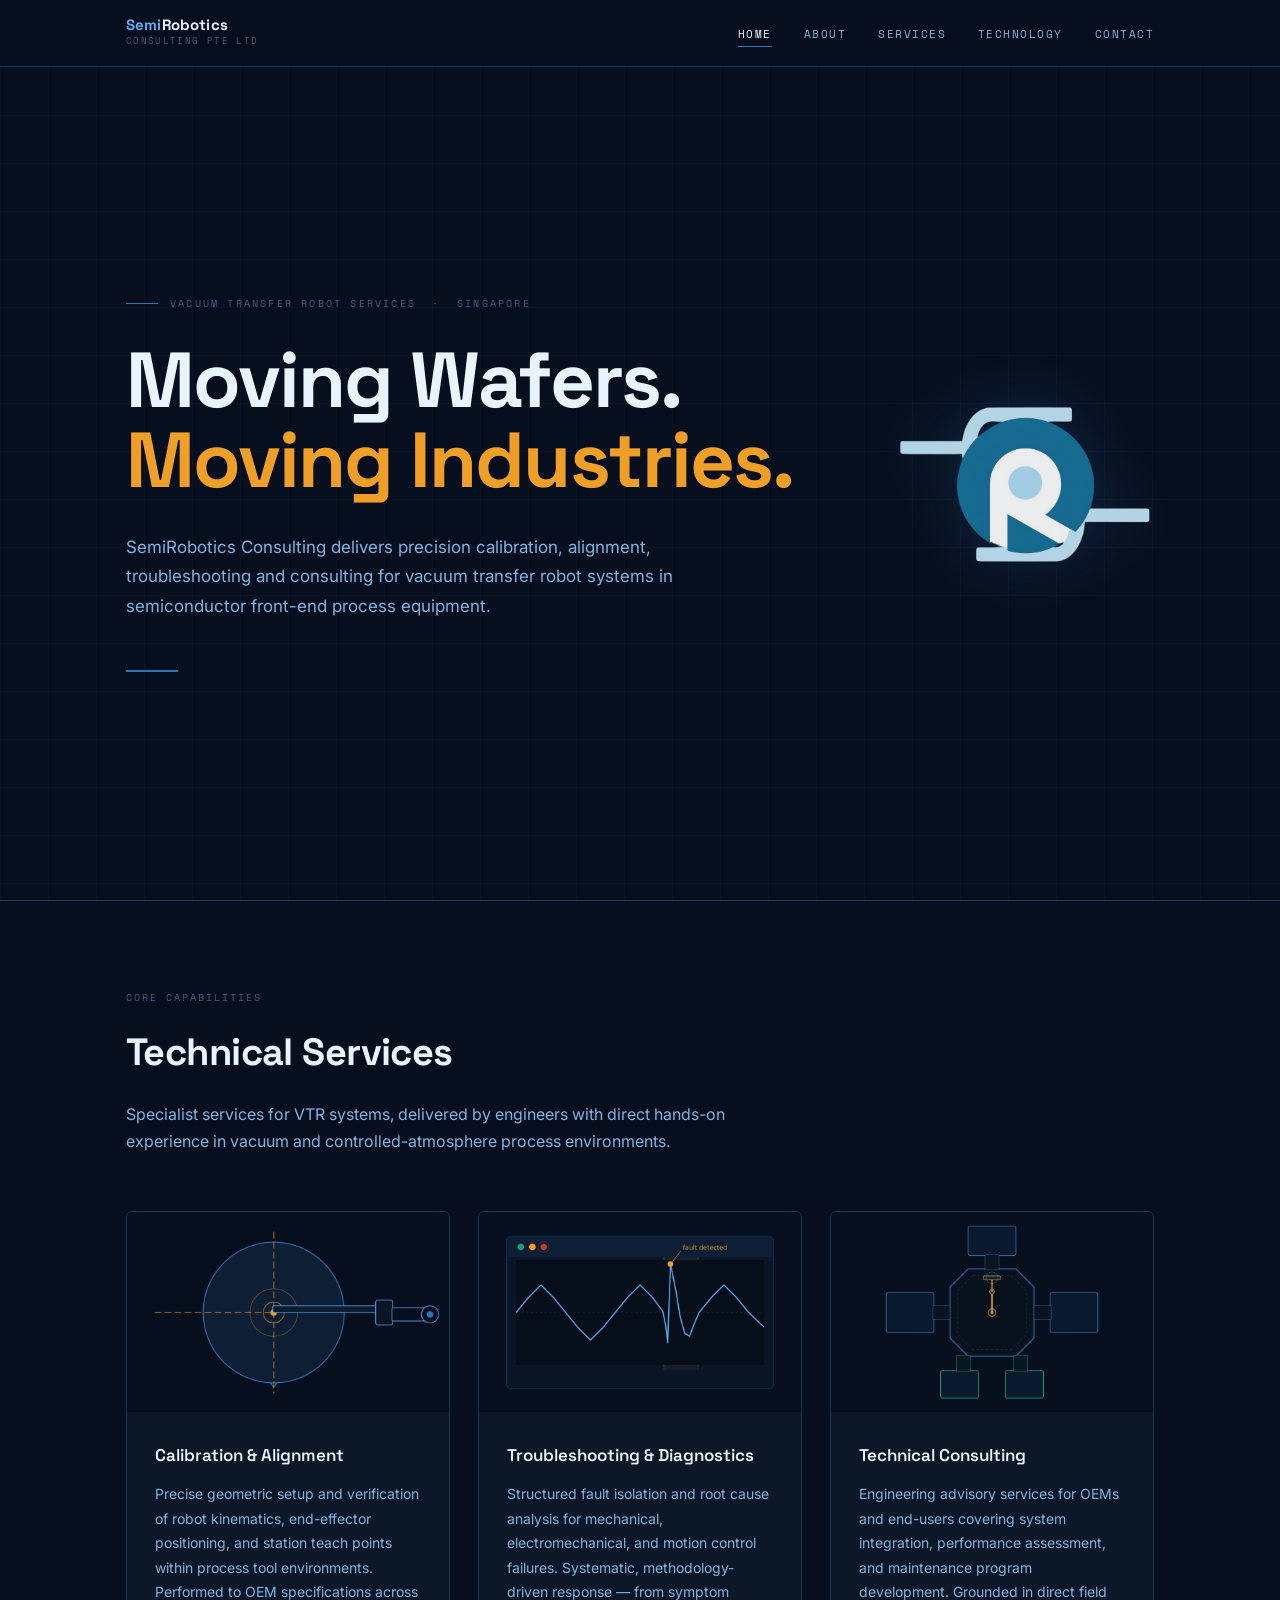
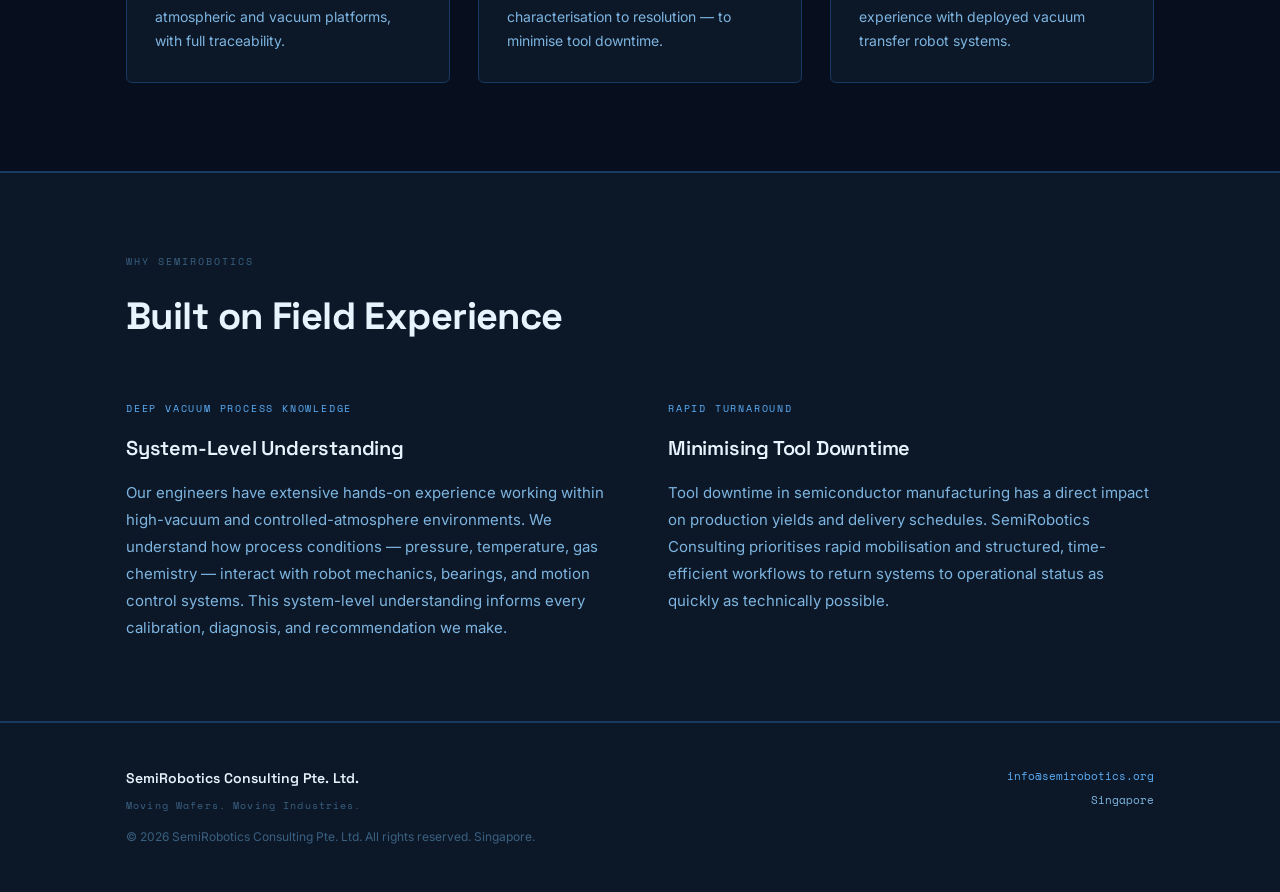
==== commit 1db972fe: "Update index.html" ====
--- a/index.html
+++ b/index.html
@@ -59,14 +59,14 @@
         <img src="images/diag.png" alt="Troubleshooting and Diagnostics">
         <div class="cap-body">
           <h3 class="cap-title">Troubleshooting &amp; Diagnostics</h3>
-          <p class="cap-text">Structured fault isolation and root cause analysis for mechanical, electromechanical, and motion control failures. Systematic, methodology-driven response — from symptom characterisation through to resolution — to minimise tool downtime.</p>
+          <p class="cap-text">Structured fault isolation and root cause analysis for mechanical, electromechanical, and motion control failures. Systematic, methodology-driven response — from symptom characterisation to resolution — to minimise tool downtime.</p>
         </div>
       </div>
       <div class="cap-card">
         <img src="images/consult.png" alt="Technical Consulting">
         <div class="cap-body">
           <h3 class="cap-title">Technical Consulting</h3>
-          <p class="cap-text">Engineering advisory services for OEMs and end users covering system integration, performance assessment, and maintenance programme development. Grounded in direct field experience with deployed vacuum transfer robot systems.</p>
+          <p class="cap-text">Engineering advisory services for OEMs and end-users covering system integration, performance assessment, and maintenance program development. Grounded in direct field experience with deployed vacuum transfer robot systems.</p>
         </div>
       </div>
     </div>
